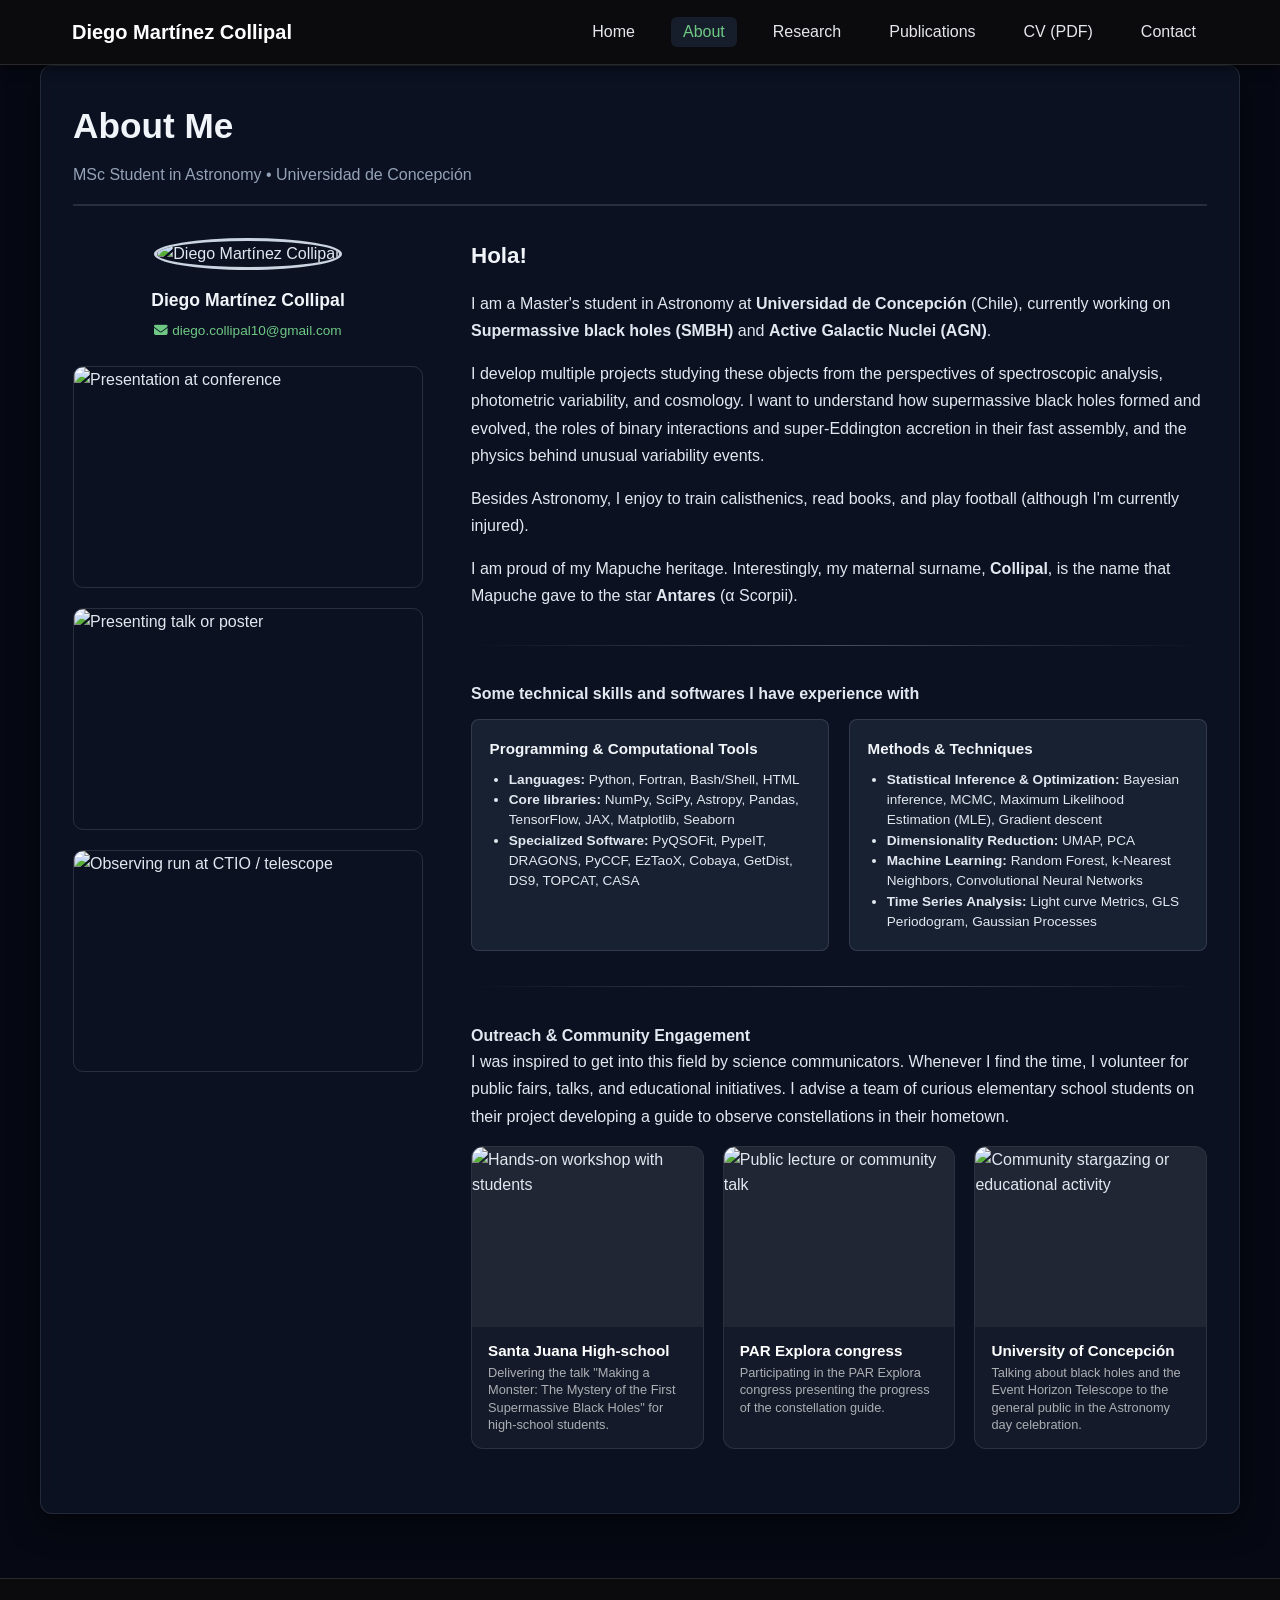
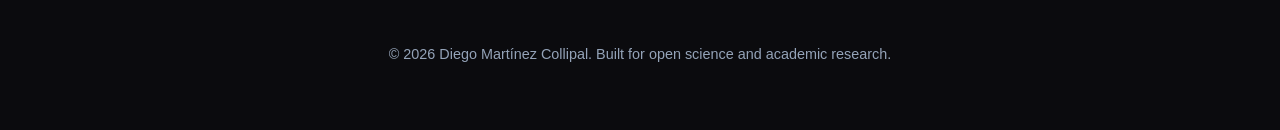
==== about.html @ 274dfdd7 "Add files via upload" ====
<!DOCTYPE html>
<html lang="en">
<head>
    <meta charset="UTF-8">
    <meta name="viewport" content="width=device-width, initial-scale=1.0">
    <meta name="description" content="Academic website of Diego Martínez Collipal - MSc Student in Astronomy & Astrophysics.">
    <title>About Me | Diego Martínez Collipal</title>
    <link rel="stylesheet" href="styles.css">
    <link rel="stylesheet" href="https://cdnjs.cloudflare.com/ajax/libs/font-awesome/6.5.1/css/all.min.css">
</head>
<body class="page-with-bg">
    <!-- Navigation Bar -->
    <nav class="navbar">
        <div class="nav-container">
            <a href="index.html" class="logo">Diego Martínez Collipal</a>
            <ul class="nav-menu">
                <li><a href="index.html">Home</a></li>
                <li><a href="about.html" class="active">About</a></li>
                <li><a href="research.html">Research</a></li>
                <li><a href="publications.html">Publications</a></li>
                <li><a href="CV.pdf" target="_blank" rel="noopener">CV (PDF)</a></li>
                <li><a href="contact.html">Contact</a></li>
            </ul>
        </div>
    </nav>

    <!-- Main Content -->
    <main>
        <section class="content-section">
            <div class="container main-card">
                <header class="section-header">
                    <h2>About Me</h2>
                    <p class="subtitle">MSc Student in Astronomy &bull; Universidad de Concepción</p>
                </header>
                
                <div class="about-grid">
                    <!-- Columna Izquierda: Fotos -->
                    <aside class="photos-sidebar">
                        <div class="profile-card">
                            <img src="foto_pro.jpg" alt="Diego Martínez Collipal" class="profile-photo" style="object-position: center 90%;">
                            <div class="profile-meta">
                                <h3>Diego Martínez Collipal</h3>
                                <p class="contact-email">
                                    <i class="fa-solid fa-envelope"></i> diego.collipal10@gmail.com
                                </p>
                            </div>
                        </div>

                        <div class="side-gallery">
                            <figure class="gallery-item">
                                <img src="noirlab_pres.jpg" alt="Presentation at conference" class="gallery-img" loading="lazy">
                            </figure>
                            <figure class="gallery-item">
                                <img src="sochias.jpg" alt="Presenting talk or poster" class="gallery-img" loading="lazy">
                            </figure>
                            <figure class="gallery-item">
                                <img src="noirlab.jpg" alt="Observing run at CTIO / telescope" class="gallery-img" loading="lazy">
                            </figure>
                        </div>
                    </aside>

                    <!-- Columna Derecha: Texto e Información -->
                    <div class="about-text">
                        <h3>Hola!</h3>
                        <p>
                            I am a Master's student in Astronomy at <strong>Universidad de Concepción</strong> (Chile), currently working on <strong>Supermassive black holes (SMBH)</strong> and <strong>Active Galactic Nuclei (AGN)</strong>.
                        </p>
                        <p>
                            I develop multiple projects studying these objects from the perspectives of spectroscopic analysis, photometric variability, and cosmology.
                            I want to understand how supermassive black holes formed and evolved, the roles of binary interactions and super-Eddington accretion in their fast assembly, and the physics behind unusual variability events.   
                        </p>
                        <p>
                            Besides Astronomy, I enjoy to train calisthenics, read books, and play football (although I'm currently injured).
                        </p>
                        <p>
                            I am proud of my Mapuche heritage. Interestingly, my maternal surname, <strong>Collipal</strong>, is the name that Mapuche gave to the star <strong>Antares</strong> (α Scorpii).
                        </p>

                        <!-- Línea Divisoria -->
                        <hr class="section-divider">

                        <!-- Technical Skills -->
                        <div class="skills-wrapper">
                            <h4>Some technical skills and softwares I have experience with</h4>
                            <div class="skills-grid">
                                
                                <div class="skill-category">
                                    <h5>Programming & Computational Tools</h5>
                                    <ul>
                                        <li><strong>Languages:</strong> Python, Fortran, Bash/Shell, HTML</li>
                                        <li><strong>Core libraries:</strong> NumPy, SciPy, Astropy, Pandas, TensorFlow, JAX, Matplotlib, Seaborn</li>
                                        <li><strong>Specialized Software:</strong> PyQSOFit, PypeIT, DRAGONS, PyCCF, EzTaoX, Cobaya, GetDist, DS9, TOPCAT, CASA</li>
                                    </ul>
                                </div>

                                <div class="skill-category">
                                    <h5>Methods & Techniques</h5>
                                    <ul>
                                        <li><strong>Statistical Inference & Optimization:</strong> Bayesian inference, MCMC, Maximum Likelihood Estimation (MLE), Gradient descent</li>
                                        <li><strong>Dimensionality Reduction:</strong> UMAP, PCA</li>
                                        <li><strong>Machine Learning:</strong> Random Forest, k-Nearest Neighbors, Convolutional Neural Networks</li>
                                        <li><strong>Time Series Analysis:</strong> Light curve Metrics, GLS Periodogram, Gaussian Processes</li>
                                    </ul>
                                </div>

                            </div>
                        </div>

                        <!-- Línea Divisoria -->
                        <hr class="section-divider">

                        <!-- Sección: Outreach & Science Communication -->
                        <div class="visual-highlights">
                            <h4>Outreach & Community Engagement</h4>
                            <p class="section-intro-text">
                                I was inspired to get into this field by science communicators.
                                Whenever I find the time, I volunteer for public fairs, talks, and educational initiatives. I advise a team of curious elementary school students on their project 
                                            developing a guide to observe constellations in their hometown.
                            </p>
                            
                            <div class="trio-cards-grid">
                                <!-- Foto 1 de Outreach -->
                                <figure class="trio-card">
                                    <img src="charla_colegio.jpg" alt="Hands-on workshop with students" class="trio-card-img" loading="lazy">
                                    <figcaption>
                                        <strong>Santa Juana High-school</strong>
                                        <span>Delivering the talk "Making a Monster: The Mystery of the First Supermassive Black Holes" for high-school students.</span>
                                    </figcaption>
                                </figure>

                                <!-- Foto 2 de Outreach -->
                                <figure class="trio-card">
                                    <img src="explora.jpg" alt="Public lecture or community talk" class="trio-card-img" loading="lazy">
                                    <figcaption>
                                        <strong>PAR Explora congress</strong>
                                        <span>Participating in the PAR Explora congress presenting the progress of the constellation guide.</span>
                                    </figcaption>
                                </figure>

                                <!-- Foto 3 de Outreach -->
                                <figure class="trio-card">
                                    <img src="fair.png" alt="Community stargazing or educational activity" class="trio-card-img" loading="lazy">
                                    <figcaption>
                                        <strong>University of Concepción</strong>
                                        <span>Talking about black holes and the Event Horizon Telescope to the general public in the Astronomy day celebration.</span>
                                    </figcaption>
                                </figure>
                            </div>
                        </div>

                    </div>
                </div>
            </div>
        </section>
    </main>

    <!-- Footer -->
    <footer>
        <div class="container footer-content">
            <p>&copy; 2026 Diego Martínez Collipal. Built for open science and academic research.</p>
        </div>
    </footer>
</body>
</html>
---- styles.css ----
/* ===========================
   BASIC RESET & VARIABLES
   =========================== */

* {
    margin: 0;
    padding: 0;
    box-sizing: border-box;
}

:root {
    --primary-color: #6fc985;          /* Verde/azul principal para acentos */
    --secondary-color: #f1f5f9;        /* Blanco grisáceo para títulos y encabezados */
    --text-color: #e2e8f0;             /* Gris muy claro/blanco para el texto de lectura */
    --light-bg: rgba(30, 41, 59, 0.7); /* Contenedores internos oscuros y translúcidos */
    --white: #ffffff;
    --border-color: rgba(255, 255, 255, 0.12); /* Bordes sutiles semitransparentes */

    /* Variables de Hover */
    --hover-color: #6fc985;
    --hover-bg: rgba(255, 255, 255, 0.08);
}

body {
    font-family: 'Arial', sans-serif;
    line-height: 1.6;
    color: var(--text-color);
    background-color: #060913;
}

/* ===========================
   BACKGROUND IMAGE & MAIN CARD
   =========================== */

body.page-with-bg {
    background-image: url('fondo.png');
    background-repeat: no-repeat;
    background-position: center center;
    background-attachment: fixed;
    background-size: cover;
}

.main-card {
    background: rgba(15, 23, 42, 0.62);
    backdrop-filter: blur(12px);
    -webkit-backdrop-filter: blur(12px);
    border: 1px solid rgba(255, 255, 255, 0.1);
    border-radius: 12px;
    padding: 2.5rem;
    margin: 2.5rem auto;
    max-width: 1100px;
    box-shadow: 0 10px 30px rgba(0, 0, 0, 0.5);
}

/* ===========================
   NAVIGATION BAR (INTERNAL PAGES)
   =========================== */

.navbar {
    background-color: rgba(12, 12, 14, 0.92);
    backdrop-filter: blur(8px);
    -webkit-backdrop-filter: blur(8px);
    color: var(--white);
    padding: 1rem 0;
    position: sticky;
    top: 0;
    z-index: 100;
    border-bottom: 1px solid rgba(255, 255, 255, 0.12);
    box-shadow: 0 2px 10px rgba(0, 0, 0, 0.6);
}

.nav-container {
    max-width: 1200px;
    margin: 0 auto;
    padding: 0 2rem;
    display: flex;
    justify-content: space-between;
    align-items: center;
}

.logo {
    color: var(--white);
    font-weight: 700;
    text-decoration: none;
    font-size: 1.25rem;
    transition: color 0.25s ease;
}

.logo:hover {
    color: var(--hover-color);
}

.nav-menu {
    display: flex;
    list-style: none;
    gap: 1.5rem;
}

.nav-menu a {
    color: #e5e7eb;
    text-decoration: none;
    font-weight: 500;
    padding: 0.4rem 0.75rem;
    border-radius: 6px;
    transition: color 0.25s ease, background-color 0.25s ease;
}

.nav-menu a:hover {
    color: var(--hover-color);
    background-color: var(--hover-bg);
}

.nav-menu a.active {
    color: var(--primary-color);
    background-color: rgba(96, 165, 250, 0.12);
}

/* ===========================
   MAIN CONTENT & HEADERS
   =========================== */

main {
    min-height: calc(100vh - 200px);
}

.container {
    max-width: 1200px;
    margin: 0 auto;
    padding: 2rem;
}

.section-header {
    border-bottom: 2px solid var(--border-color);
    padding-bottom: 1rem;
    margin-bottom: 2rem;
}

.section-header h2,
.content-section h2 {
    font-size: 2.2rem;
    color: var(--secondary-color);
    margin-bottom: 0.5rem;
}

.subtitle,
.gallery-item figcaption,
.side-gallery h4 {
    color: #94a3b8;
}

/* ===========================
   ABOUT PAGE LAYOUT (2 COLUMNS)
   =========================== */

.about-grid {
    display: grid;
    grid-template-columns: 350px 1fr;
    gap: 3rem;
    align-items: start;
}

.photos-sidebar {
    display: flex;
    flex-direction: column;
    gap: 1.5rem;
}

.profile-card {
    text-align: center;
    background: transparent;
    border: none;
    padding: 0;
    box-shadow: none;
}

.profile-photo {
    width: 100%;
    max-width: 300px;
    aspect-ratio: 1 / 1;
    object-fit: cover;
    border-radius: 50%;
    border: 3px solid #cbd5e1;
    margin-bottom: 0.75rem;
}

.profile-meta h3 {
    font-size: 1.1rem;
    color: var(--secondary-color);
    margin: 0.25rem 0;
}

.profile-meta .affiliation {
    font-size: 0.85rem;
    color: #cbd5e1;
    margin: 0.2rem 0;
}

.profile-meta .contact-email {
    font-size: 0.85rem;
    color: var(--primary-color);
    margin-top: 0.4rem;
}

.side-gallery h4 {
    font-size: 0.9rem;
    text-transform: uppercase;
    letter-spacing: 0.05em;
    color: #94a3b8;
    margin-bottom: 0.75rem;
    border-bottom: 1px solid var(--border-color);
    padding-bottom: 0.35rem;
}

.gallery-item {
    margin-bottom: 1.25rem;
    background: transparent;
    border: 1px solid var(--border-color);
    border-radius: 10px;
    overflow: hidden;
}

.gallery-img {
    width: 100%;
    height: 220px;
    object-fit: cover;
    display: block;
    transition: transform 0.3s ease;
}

.gallery-item:hover .gallery-img {
    transform: scale(1.03);
}

.gallery-item figcaption {
    display: none;
}

.about-text h3 {
    color: var(--secondary-color);
    font-size: 1.4rem;
    margin-top: 0;
    margin-bottom: 1rem;
}

.about-text p {
    margin-bottom: 1rem;
    font-size: 1rem;
    line-height: 1.7;
    color: var(--text-color);
}

/* Badges de Líneas de Investigación */
.tag-list {
    display: flex;
    flex-wrap: wrap;
    gap: 0.5rem;
    padding: 0;
    list-style: none;
    margin: 0.75rem 0 1.75rem 0;
}

.tag-list li {
    background: var(--light-bg);
    color: var(--secondary-color);
    padding: 0.35rem 0.75rem;
    border-radius: 9999px;
    font-size: 0.85rem;
    border: 1px solid var(--border-color);
}

/* Grid de Habilidades Técnicas */
.skills-grid {
    display: grid;
    grid-template-columns: repeat(auto-fit, minmax(240px, 1fr));
    gap: 1.25rem;
    margin: 0.75rem 0 1.75rem 0;
}

.skill-category {
    background: var(--light-bg);
    border: 1px solid var(--border-color);
    border-radius: 8px;
    padding: 1.1rem;
}

.skill-category h5 {
    margin: 0 0 0.5rem 0;
    font-size: 0.95rem;
    color: var(--secondary-color);
}

.skill-category ul {
    margin: 0;
    padding-left: 1.2rem;
    font-size: 0.85rem;
    line-height: 1.5;
    color: var(--text-color);
}

/* Enlaces Académicos (Botones) */
.links-row {
    display: flex;
    flex-wrap: wrap;
    gap: 0.6rem;
    margin-top: 0.75rem;
}

.academic-btn {
    display: inline-flex;
    align-items: center;
    gap: 0.45rem;
    padding: 0.5rem 0.95rem;
    background-color: rgba(30, 41, 59, 0.85);
    color: var(--secondary-color);
    text-decoration: none;
    border-radius: 6px;
    font-size: 0.85rem;
    border: 1px solid var(--border-color);
    transition: background-color 0.25s ease, color 0.25s ease, border-color 0.25s ease, transform 0.2s ease;
}

.academic-btn:hover {
    background-color: var(--primary-color);
    color: #0f172a;
    border-color: var(--hover-color);
    transform: translateY(-2px);
}

/* ===========================
   BUTTONS & GENERAL COMPONENTS
   =========================== */

.btn {
    display: inline-block;
    background-color: var(--white);
    color: var(--primary-color);
    padding: 0.8rem 2rem;
    text-decoration: none;
    border-radius: 5px;
    font-weight: bold;
    transition: all 0.3s;
    border: 2px solid var(--white);
}

.btn:hover {
    background-color: transparent;
    color: var(--white);
}

.btn-small {
    display: inline-block;
    background-color: var(--primary-color);
    color: var(--white);
    padding: 0.5rem 1.5rem;
    text-decoration: none;
    border-radius: 5px;
    transition: background-color 0.3s;
    font-size: 0.9rem;
}

.btn-small:hover {
    background-color: var(--hover-color);
    color: #0f172a;
}

.features {
    background-color: var(--light-bg);
    padding: 4rem 2rem;
}

.features .container {
    display: grid;
    grid-template-columns: repeat(auto-fit, minmax(250px, 1fr));
    gap: 2rem;
}

.feature-box {
    background-color: rgba(15, 23, 42, 0.7);
    border: 1px solid var(--border-color);
    padding: 2rem;
    border-radius: 10px;
    text-align: center;
    box-shadow: 0 4px 15px rgba(0, 0, 0, 0.3);
    transition: transform 0.3s;
}

.feature-box:hover {
    transform: translateY(-5px);
}

.feature-box h3 {
    font-size: 1.5rem;
    margin-bottom: 1rem;
    color: var(--secondary-color);
}

/* ===========================
   PORTFOLIO & CONTACT PAGES
   =========================== */

.portfolio-grid {
    display: grid;
    grid-template-columns: repeat(auto-fit, minmax(280px, 1fr));
    gap: 2rem;
    margin-top: 2rem;
}

.portfolio-item {
    background-color: rgba(15, 23, 42, 0.7);
    border: 1px solid var(--border-color);
    border-radius: 10px;
    overflow: hidden;
    box-shadow: 0 4px 15px rgba(0, 0, 0, 0.3);
    transition: transform 0.3s, box-shadow 0.3s;
}

.portfolio-item:hover {
    transform: translateY(-5px);
    box-shadow: 0 8px 25px rgba(0, 0, 0, 0.4);
}

.portfolio-image {
    width: 100%;
    height: 200px;
    background-color: var(--light-bg);
    display: flex;
    align-items: center;
    justify-content: center;
}

.placeholder-image {
    font-size: 1.2rem;
    color: #999;
    font-weight: bold;
}

.portfolio-item h3 {
    padding: 1rem 1rem 0.5rem 1rem;
    color: var(--secondary-color);
}

.portfolio-item p {
    padding: 0 1rem 1rem 1rem;
    color: var(--text-color);
}

.portfolio-item .btn-small {
    margin: 0 1rem 1rem 1rem;
}

.contact-container {
    display: grid;
    grid-template-columns: repeat(auto-fit, minmax(300px, 1fr));
    gap: 3rem;
    margin-top: 2rem;
}

.contact-info {
    background-color: var(--light-bg);
    border: 1px solid var(--border-color);
    padding: 2rem;
    border-radius: 10px;
}

.contact-info h3 {
    color: var(--secondary-color);
    margin-bottom: 1.5rem;
}

.info-item {
    margin-bottom: 1.5rem;
}

.info-item strong {
    display: block;
    color: var(--secondary-color);
    margin-bottom: 0.3rem;
}

.info-item a {
    color: var(--primary-color);
    text-decoration: none;
    transition: color 0.2s ease;
}

.info-item a:hover {
    color: var(--hover-color);
    text-decoration: underline;
}

.contact-form {
    background-color: rgba(15, 23, 42, 0.7);
    border: 1px solid var(--border-color);
    padding: 2rem;
    border-radius: 10px;
    box-shadow: 0 4px 15px rgba(0, 0, 0, 0.3);
}

.contact-form h3 {
    color: var(--secondary-color);
    margin-bottom: 1rem;
}

.form-note {
    font-size: 0.9rem;
    color: #94a3b8;
    margin-bottom: 1.5rem;
}

.form-group {
    margin-bottom: 1.5rem;
}

.form-group label {
    display: block;
    margin-bottom: 0.5rem;
    color: var(--secondary-color);
    font-weight: 500;
}

.form-group input,
.form-group textarea {
    width: 100%;
    padding: 0.8rem;
    background: rgba(15, 23, 42, 0.6);
    border: 1px solid var(--border-color);
    color: var(--text-color);
    border-radius: 5px;
    font-size: 1rem;
    font-family: inherit;
}

.form-group input:focus,
.form-group textarea:focus {
    outline: none;
    border-color: var(--primary-color);
}

/* ===========================
   FOOTER (INTERNAL PAGES)
   =========================== */

footer {
    background-color: rgba(12, 12, 14, 0.95);
    border-top: 1px solid var(--border-color);
    color: var(--white);
    text-align: center;
    padding: 2rem;
    margin-top: 4rem;
}

.footer-content p {
    color: #94a3b8;
    font-size: 0.9rem;
}

/* ===========================
   HOME PAGE (OPEN HERO LAYOUT)
   =========================== */

body.page-with-bg.home-body {
    min-height: 100vh;
    display: flex;
    flex-direction: column;
    justify-content: space-between;
    position: relative;
    /* Viñeta sutil abajo y arriba para legibilidad sin tapar el centro del fondo */
    background-image:
        linear-gradient(to top, rgba(6, 9, 19, 0.88) 0%, rgba(6, 9, 19, 0.22) 48%, rgba(6, 9, 19, 0.42) 100%),
        url('fondo.png');
    background-size: cover;
    background-position: center center;
    background-attachment: fixed;
}

/* Barra superior minimalista */
.home-topbar {
    display: flex;
    justify-content: space-between;
    align-items: center;
    padding: 1.5rem 4rem;
    z-index: 10;
}

.home-topbar .home-socials {
    display: flex;
    align-items: center;
    gap: 1.35rem;
    margin: 0;
    padding: 0;
    border: none;
}

.home-topbar .home-socials a {
    color: rgba(255, 255, 255, 0.85);
    font-size: 1.3rem;
    transition: transform 0.2s ease, color 0.2s ease;
    text-shadow: 0 2px 8px rgba(0, 0, 0, 0.85);
}

.home-topbar .home-socials a:hover {
    color: var(--hover-color);
    transform: translateY(-2px);
}

/* Bloque principal flotante abajo a la izquierda */
.home-hero-open {
    flex: 1;
    min-height: auto;
    display: flex;
    align-items: flex-end;
    padding: 2rem 4rem 2.5rem 4rem;
}

.home-identity {
    max-width: 820px;
    text-align: left;
}

/* Credenciales académicas destacadas */
.home-credentials {
    font-size: 1.05rem;
    font-weight: 700;
    letter-spacing: 0.08em;
    text-transform: uppercase;
    color: var(--primary-color);
    margin-bottom: 0.25rem;
    text-shadow: 0 2px 10px rgba(0, 0, 0, 0.9);
}

.home-credentials .sep {
    margin: 0 0.5rem;
    opacity: 0.6;
}

.home-institution {
    font-size: 0.98rem;
    color: rgba(255, 255, 255, 0.82);
    margin-bottom: 0.75rem;
    text-shadow: 0 2px 10px rgba(0, 0, 0, 0.9);
}

/* Nombre grande interactivo (sin text-shadow para no ensuciar el transparente) */
.interactive-hero-name {
    font-size: clamp(2.2rem, 4.6vw, 3.9rem);
    font-weight: 700;
    line-height: 1.12;
    margin: 0 0 0.85rem 0;
    cursor: default;
    user-select: none;
    display: inline-block;
    letter-spacing: 0.04em;

    background: linear-gradient(135deg, rgba(255, 255, 255, 0.98) 0%, rgba(226, 232, 240, 0.85) 60%, rgba(111, 201, 133, 0.85) 100%);
    -webkit-background-clip: text;
    background-clip: text;
    -webkit-text-fill-color: transparent;

    filter: drop-shadow(0 4px 16px rgba(0, 0, 0, 0.85));
    transition: transform 0.4s cubic-bezier(0.2, 0.8, 0.2, 1), filter 0.4s ease;
}

.interactive-hero-name:hover {
    transform: translateY(-4px) scale(1.015);
    filter: drop-shadow(0 10px 24px rgba(111, 201, 133, 0.45));
}

.home-tagline {
    font-size: 1.1rem;
    color: rgba(255, 255, 255, 0.92);
    max-width: 720px;
    margin: 0 0 1.85rem 0;
    line-height: 1.6;
    font-weight: 400;
    text-shadow: 0 2px 12px rgba(0, 0, 0, 0.95);
}

/* Botones de acción en Home */
.home-cta-group {
    display: flex;
    flex-wrap: wrap;
    gap: 0.85rem;
    justify-content: flex-start;
}

.home-btn {
    display: inline-flex;
    align-items: center;
    gap: 0.5rem;
    padding: 0.72rem 1.5rem;
    border-radius: 8px;
    font-size: 0.95rem;
    font-weight: 600;
    text-decoration: none;
    backdrop-filter: blur(10px);
    -webkit-backdrop-filter: blur(10px);
    transition: all 0.25s ease;
}

.btn-sm {
    padding: 0.48rem 1.05rem;
    font-size: 0.88rem;
}

.home-btn-primary {
    background: rgba(111, 201, 133, 0.22);
    border: 1px solid rgba(111, 201, 133, 0.55);
    color: var(--white);
}

.home-btn-primary:hover {
    background: var(--primary-color);
    color: #0f172a;
    transform: translateY(-2px);
    box-shadow: 0 8px 20px rgba(111, 201, 133, 0.35);
}

.home-btn-secondary,
.home-btn-outline {
    background: rgba(15, 23, 42, 0.65);
    border: 1px solid rgba(255, 255, 255, 0.18);
    color: var(--secondary-color);
}

.home-btn-secondary:hover,
.home-btn-outline:hover {
    background: rgba(255, 255, 255, 0.14);
    color: var(--white);
    border-color: rgba(255, 255, 255, 0.38);
    transform: translateY(-2px);
}

.nav-svg-icon {
    width: 1.15em;
    height: 1.15em;
    display: inline-block;
    vertical-align: -0.15em;
    transition: transform 0.25s ease;
}

.home-btn:hover .nav-svg-icon {
    transform: scale(1.12) rotate(-8deg);
}

/* Footer transparente en Home */
.home-footer {
    background: transparent;
    border: none;
    padding: 1rem 4rem 1.5rem 4rem;
    text-align: left;
    margin-top: 0;
}

.home-footer p {
    color: rgba(226, 232, 240, 0.65);
    font-size: 0.82rem;
    text-shadow: 0 1px 6px rgba(0, 0, 0, 0.9);
}

/* ===========================
   PUBLICATIONS & RESEARCH PAGES
   =========================== */

.pub-list {
    list-style: none;
    padding: 0;
    margin: 0;
    display: flex;
    flex-direction: column;
    gap: 1.5rem;
}

.pub-card {
    margin-bottom: 0;
}

.research-project {
    margin-bottom: 2.5rem;
}

.project-grid {
    display: grid;
    grid-template-columns: 1.15fr 0.85fr;
    gap: 2.5rem;
    align-items: center;
}

.project-grid.reverse-layout {
    grid-template-columns: 0.85fr 1.15fr;
}

.project-grid.reverse-layout .project-text {
    order: 2;
}

.project-grid.reverse-layout .project-media {
    order: 1;
}

.project-badge {
    display: inline-block;
    font-size: 0.78rem;
    font-weight: 700;
    text-transform: uppercase;
    letter-spacing: 0.08em;
    color: var(--primary-color);
    background: rgba(96, 165, 250, 0.12);
    border: 1px solid rgba(96, 165, 250, 0.3);
    padding: 0.2rem 0.65rem;
    border-radius: 9999px;
    margin-bottom: 0.75rem;
}

.project-text h3 {
    font-size: 1.45rem;
    color: var(--secondary-color);
    margin-bottom: 0.9rem;
    line-height: 1.3;
}

.project-text p {
    font-size: 0.95rem;
    line-height: 1.65;
    color: var(--text-color);
    margin-bottom: 0.85rem;
}

.project-tags {
    display: flex;
    flex-wrap: wrap;
    gap: 0.45rem;
    margin: 1rem 0 1.25rem 0;
}

.project-tags span {
    font-size: 0.8rem;
    background: rgba(15, 23, 42, 0.7);
    color: #cbd5e1;
    border: 1px solid var(--border-color);
    padding: 0.25rem 0.6rem;
    border-radius: 6px;
}

.project-actions {
    display: flex;
    gap: 0.75rem;
    align-items: center;
}

.badge-status {
    font-size: 0.85rem;
    color: #94a3b8;
    background: rgba(255, 255, 255, 0.05);
    border: 1px solid var(--border-color);
    padding: 0.4rem 0.85rem;
    border-radius: 6px;
}

.project-media {
    display: flex;
    justify-content: center;
    align-items: center;
    width: 100%;
}

.research-fig {
    display: table;
    margin: 0 auto;
    padding: 0.6rem;
    background: rgba(255, 255, 255, 0.03);
    border: 1px solid rgba(255, 255, 255, 0.1);
    border-radius: 10px;
    box-shadow: 0 4px 20px rgba(0, 0, 0, 0.25);
    transition: border-color 0.25s ease, transform 0.25s ease;
}

.research-fig:hover {
    border-color: rgba(255, 255, 255, 0.25);
    transform: translateY(-2px);
}

.research-img {
    display: block;
    width: 100%;
    max-width: 520px;
    height: auto;
    max-height: 420px;
    object-fit: contain;
    border-radius: 6px;
    margin: 0 auto;
}

.research-fig figcaption {
    display: table-caption;
    caption-side: bottom;
    padding-top: 0.6rem;
    font-size: 0.8rem;
    line-height: 1.35;
    color: rgba(255, 255, 255, 0.7);
    text-align: center;
}

.project-divider {
    border: none;
    height: 1px;
    background: linear-gradient(90deg, transparent, var(--border-color), transparent);
    margin: 3rem 0;
}

/* Propuestas Observacionales */
.proposals-grid {
    display: grid;
    grid-template-columns: repeat(auto-fit, minmax(280px, 1fr));
    gap: 1.25rem;
    margin-top: 1.5rem;
}

.proposal-card {
    background: var(--light-bg);
    border: 1px solid var(--border-color);
    border-radius: 10px;
    padding: 1.25rem;
    transition: transform 0.25s ease, border-color 0.25s ease;
}

.proposal-card:hover {
    transform: translateY(-3px);
    border-color: rgba(96, 165, 250, 0.3);
}

.proposal-header {
    display: flex;
    justify-content: space-between;
    align-items: center;
    margin-bottom: 0.75rem;
}

.role-badge {
    font-size: 0.75rem;
    font-weight: 700;
    padding: 0.2rem 0.5rem;
    border-radius: 4px;
}

.role-badge.pi {
    background: #2563eb;
    color: #ffffff;
}

.role-badge.coi {
    background: rgba(255, 255, 255, 0.1);
    color: #cbd5e1;
}

.facility-badge {
    font-size: 0.8rem;
    color: #94a3b8;
    font-weight: 500;
}

.facility-badge.accepted {
    color: #4ade80;
    font-weight: 600;
}

.proposal-card h4 {
    font-size: 1rem;
    color: var(--secondary-color);
    margin-bottom: 0.5rem;
    line-height: 1.35;
}

.proposal-meta {
    font-size: 0.8rem;
    color: #94a3b8;
    margin-bottom: 0.5rem;
}

.proposal-desc {
    font-size: 0.85rem;
    line-height: 1.45;
    color: var(--text-color);
}

.section-divider {
    border: none;
    height: 1px;
    background: linear-gradient(
        90deg,
        rgba(255, 255, 255, 0) 0%,
        rgba(255, 255, 255, 0.25) 50%,
        rgba(255, 255, 255, 0) 100%
    );
    margin: 2.2rem 0;
    width: 100%;
}

/* Outreach / Trio Cards */
.trio-cards-grid {
    display: grid;
    grid-template-columns: repeat(3, 1fr);
    gap: 1.2rem;
    margin-top: 1rem;
    margin-bottom: 2rem;
}

.trio-card {
    background: rgba(255, 255, 255, 0.04);
    border: 1px solid rgba(255, 255, 255, 0.1);
    border-radius: 12px;
    overflow: hidden;
    margin: 0;
    display: flex;
    flex-direction: column;
    transition: transform 0.25s ease, border-color 0.25s ease;
}

.trio-card:hover {
    transform: translateY(-4px);
    border-color: rgba(255, 255, 255, 0.3);
}

.trio-card-img {
    width: 100%;
    height: 180px;
    object-fit: cover;
    display: block;
    background-color: rgba(255, 255, 255, 0.05);
}

.trio-card figcaption {
    padding: 0.9rem 1rem;
    display: flex;
    flex-direction: column;
    gap: 0.25rem;
    flex-grow: 1;
}

.trio-tag {
    font-size: 0.72rem;
    text-transform: uppercase;
    letter-spacing: 0.06em;
    color: #64b5f6;
    display: flex;
    align-items: center;
    gap: 0.4rem;
    margin-bottom: 0.2rem;
}

.trio-card figcaption strong {
    font-size: 0.95rem;
    color: #ffffff;
    line-height: 1.25;
}

.trio-card figcaption span {
    font-size: 0.8rem;
    color: rgba(255, 255, 255, 0.65);
    line-height: 1.35;
}

/* ===========================
   RESPONSIVE DESIGN
   =========================== */

@media (max-width: 900px) {
    .project-grid,
    .project-grid.reverse-layout {
        grid-template-columns: 1fr;
        gap: 1.75rem;
    }

    .project-grid.reverse-layout .project-text,
    .project-grid.reverse-layout .project-media {
        order: unset;
    }

    .research-img {
        max-height: 300px;
    }
}

@media (max-width: 860px) {
    .nav-container {
        flex-direction: column;
        gap: 1rem;
    }

    .nav-menu {
        gap: 1rem;
        flex-wrap: wrap;
        justify-content: center;
    }

    .about-grid {
        grid-template-columns: 1fr;
        gap: 2rem;
    }

    .photos-sidebar {
        max-width: 320px;
        margin: 0 auto;
    }

    .main-card {
        padding: 1.5rem;
        margin: 1rem;
    }
}

@media (max-width: 768px) {
    .trio-cards-grid {
        grid-template-columns: 1fr;
    }

    .home-topbar {
        padding: 1.25rem 1.5rem;
    }

    .home-hero-open {
        padding: 1.5rem;
        align-items: flex-end;
    }

    .home-footer {
        padding: 1rem 1.5rem 1.5rem 1.5rem;
    }
}
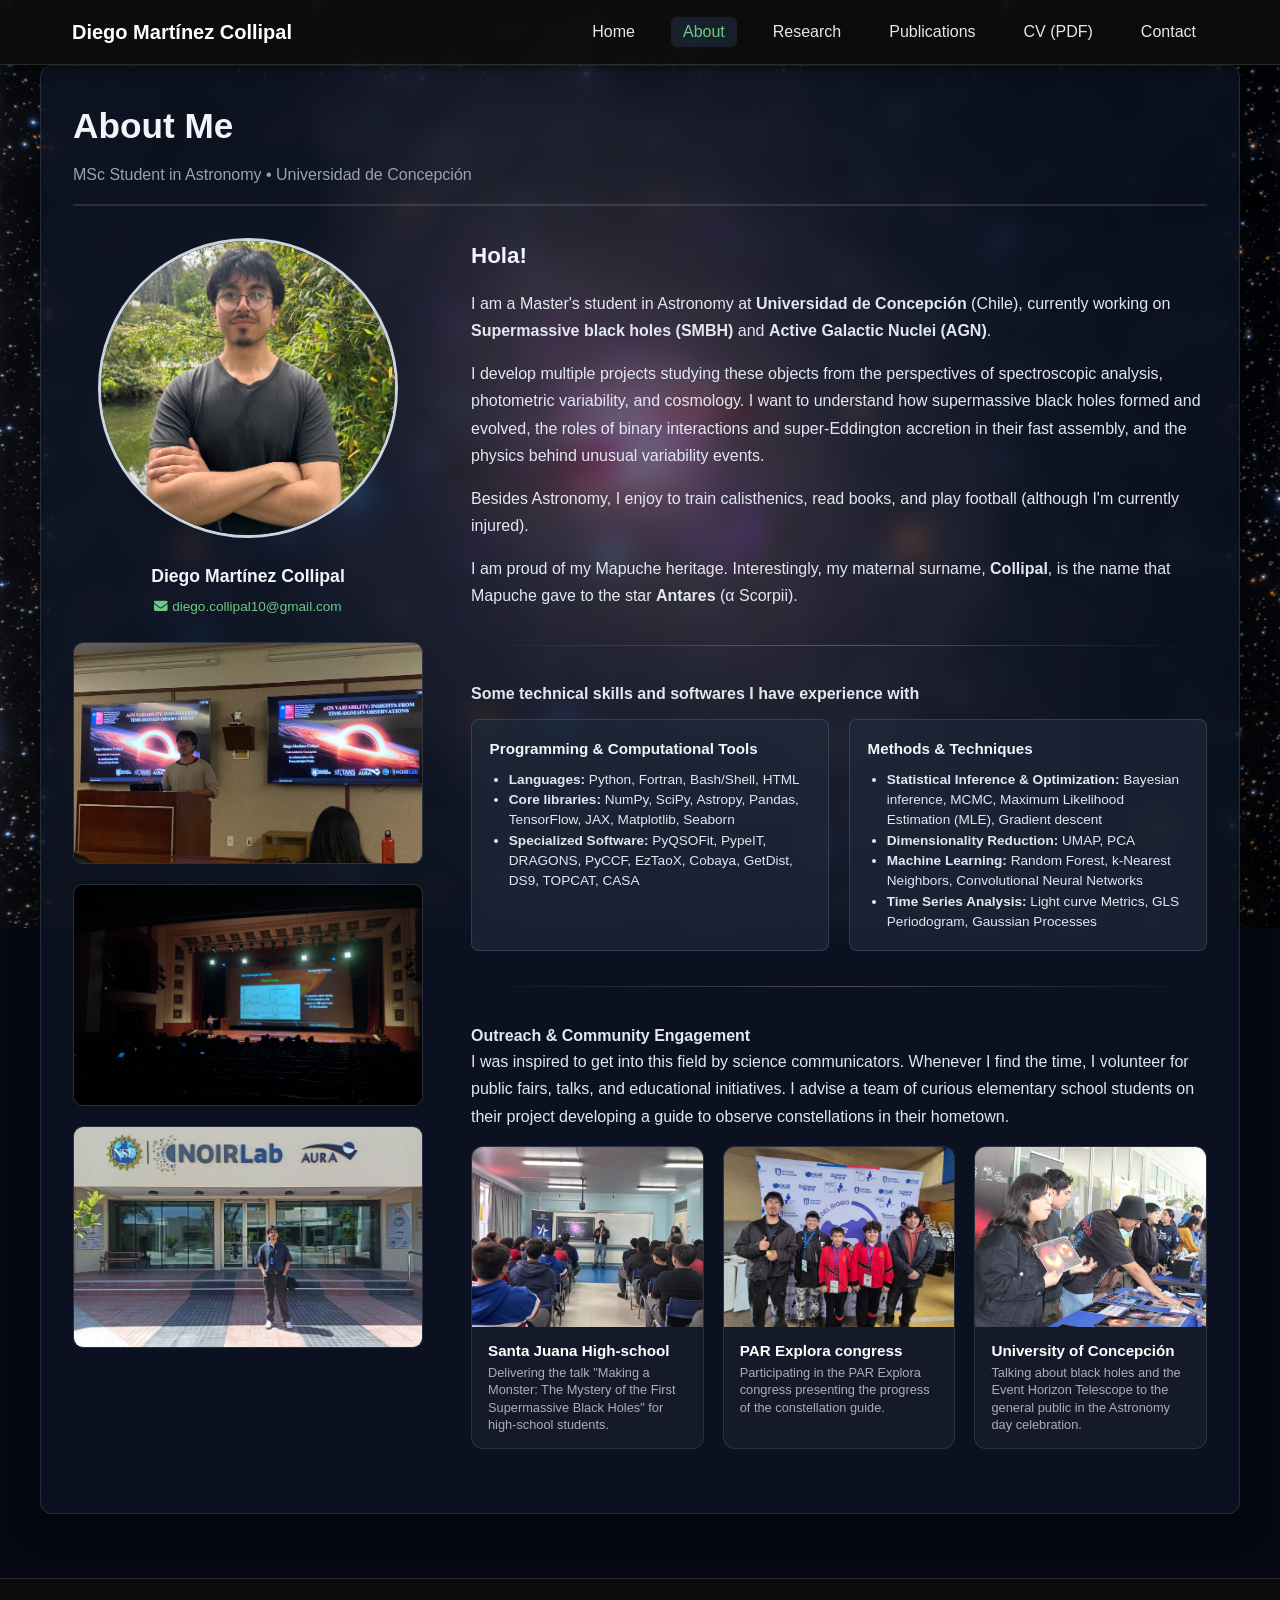
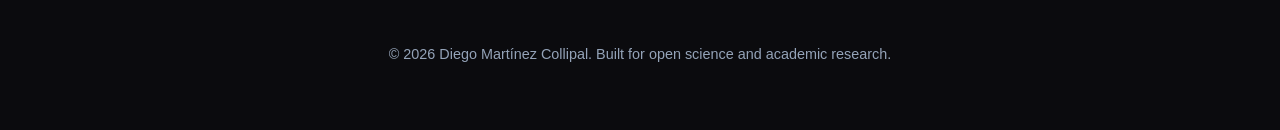
==== commit 152f4a6e: "Add files via upload" ====
--- a/about.html
+++ b/about.html
@@ -9,7 +9,7 @@
     <link rel="stylesheet" href="https://cdnjs.cloudflare.com/ajax/libs/font-awesome/6.5.1/css/all.min.css">
 </head>
 <body class="page-with-bg">
-    <!-- Navigation Bar -->
+
     <nav class="navbar">
         <div class="nav-container">
             <a href="index.html" class="logo">Diego Martínez Collipal</a>
@@ -18,13 +18,13 @@
                 <li><a href="about.html" class="active">About</a></li>
                 <li><a href="research.html">Research</a></li>
                 <li><a href="publications.html">Publications</a></li>
-                <li><a href="CV.pdf" target="_blank" rel="noopener">CV (PDF)</a></li>
+                <li><a href="im/CV.pdf" target="_blank" rel="noopener">CV (PDF)</a></li>
                 <li><a href="contact.html">Contact</a></li>
             </ul>
         </div>
     </nav>
 
-    <!-- Main Content -->
+
     <main>
         <section class="content-section">
             <div class="container main-card">
@@ -34,10 +34,10 @@
                 </header>
                 
                 <div class="about-grid">
-                    <!-- Columna Izquierda: Fotos -->
+                
                     <aside class="photos-sidebar">
                         <div class="profile-card">
-                            <img src="foto_pro.jpg" alt="Diego Martínez Collipal" class="profile-photo" style="object-position: center 90%;">
+                            <img src="im/foto_pro.jpg" alt="Diego Martínez Collipal" class="profile-photo" style="object-position: center 90%;">
                             <div class="profile-meta">
                                 <h3>Diego Martínez Collipal</h3>
                                 <p class="contact-email">
@@ -48,18 +48,18 @@
 
                         <div class="side-gallery">
                             <figure class="gallery-item">
-                                <img src="noirlab_pres.jpg" alt="Presentation at conference" class="gallery-img" loading="lazy">
+                                <img src="im/noirlab_pres.jpg" alt="Presentation at conference" class="gallery-img" loading="lazy">
                             </figure>
                             <figure class="gallery-item">
-                                <img src="sochias.jpg" alt="Presenting talk or poster" class="gallery-img" loading="lazy">
+                                <img src="im/sochias.jpg" alt="Presenting talk or poster" class="gallery-img" loading="lazy">
                             </figure>
                             <figure class="gallery-item">
-                                <img src="noirlab.jpg" alt="Observing run at CTIO / telescope" class="gallery-img" loading="lazy">
+                                <img src="im/noirlab.jpg" alt="Observing run at CTIO / telescope" class="gallery-img" loading="lazy">
                             </figure>
                         </div>
                     </aside>
 
-                    <!-- Columna Derecha: Texto e Información -->
+                  
                     <div class="about-text">
                         <h3>Hola!</h3>
                         <p>
@@ -76,10 +76,10 @@
                             I am proud of my Mapuche heritage. Interestingly, my maternal surname, <strong>Collipal</strong>, is the name that Mapuche gave to the star <strong>Antares</strong> (α Scorpii).
                         </p>
 
-                        <!-- Línea Divisoria -->
+                   
                         <hr class="section-divider">
 
-                        <!-- Technical Skills -->
+                    
                         <div class="skills-wrapper">
                             <h4>Some technical skills and softwares I have experience with</h4>
                             <div class="skills-grid">
@@ -106,10 +106,10 @@
                             </div>
                         </div>
 
-                        <!-- Línea Divisoria -->
+                   
                         <hr class="section-divider">
 
-                        <!-- Sección: Outreach & Science Communication -->
+                    
                         <div class="visual-highlights">
                             <h4>Outreach & Community Engagement</h4>
                             <p class="section-intro-text">
@@ -119,27 +119,27 @@
                             </p>
                             
                             <div class="trio-cards-grid">
-                                <!-- Foto 1 de Outreach -->
+                      
                                 <figure class="trio-card">
-                                    <img src="charla_colegio.jpg" alt="Hands-on workshop with students" class="trio-card-img" loading="lazy">
+                                    <img src="im/charla_colegio.jpg" alt="Hands-on workshop with students" class="trio-card-img" loading="lazy">
                                     <figcaption>
                                         <strong>Santa Juana High-school</strong>
                                         <span>Delivering the talk "Making a Monster: The Mystery of the First Supermassive Black Holes" for high-school students.</span>
                                     </figcaption>
                                 </figure>
 
-                                <!-- Foto 2 de Outreach -->
+                          
                                 <figure class="trio-card">
-                                    <img src="explora.jpg" alt="Public lecture or community talk" class="trio-card-img" loading="lazy">
+                                    <img src="im/explora.jpg" alt="Public lecture or community talk" class="trio-card-img" loading="lazy">
                                     <figcaption>
                                         <strong>PAR Explora congress</strong>
                                         <span>Participating in the PAR Explora congress presenting the progress of the constellation guide.</span>
                                     </figcaption>
                                 </figure>
 
-                                <!-- Foto 3 de Outreach -->
+                        
                                 <figure class="trio-card">
-                                    <img src="fair.png" alt="Community stargazing or educational activity" class="trio-card-img" loading="lazy">
+                                    <img src="im/fair.png" alt="Community stargazing or educational activity" class="trio-card-img" loading="lazy">
                                     <figcaption>
                                         <strong>University of Concepción</strong>
                                         <span>Talking about black holes and the Event Horizon Telescope to the general public in the Astronomy day celebration.</span>
@@ -154,7 +154,7 @@
         </section>
     </main>
 
-    <!-- Footer -->
+  
     <footer>
         <div class="container footer-content">
             <p>&copy; 2026 Diego Martínez Collipal. Built for open science and academic research.</p>
--- a/styles.css
+++ b/styles.css
@@ -1,6 +1,3 @@
-/* ===========================
-   BASIC RESET & VARIABLES
-   =========================== */
 
 * {
     margin: 0;
@@ -9,14 +6,14 @@
 }
 
 :root {
-    --primary-color: #6fc985;          /* Verde/azul principal para acentos */
-    --secondary-color: #f1f5f9;        /* Blanco grisáceo para títulos y encabezados */
-    --text-color: #e2e8f0;             /* Gris muy claro/blanco para el texto de lectura */
-    --light-bg: rgba(30, 41, 59, 0.7); /* Contenedores internos oscuros y translúcidos */
+    --primary-color: #6fc985;          
+    --secondary-color: #f1f5f9;       
+    --text-color: #e2e8f0;             
+    --light-bg: rgba(30, 41, 59, 0.7); 
     --white: #ffffff;
-    --border-color: rgba(255, 255, 255, 0.12); /* Bordes sutiles semitransparentes */
-
-    /* Variables de Hover */
+    --border-color: rgba(255, 255, 255, 0.12); 
+
+   
     --hover-color: #6fc985;
     --hover-bg: rgba(255, 255, 255, 0.08);
 }
@@ -28,12 +25,10 @@
     background-color: #060913;
 }
 
-/* ===========================
-   BACKGROUND IMAGE & MAIN CARD
-   =========================== */
+
 
 body.page-with-bg {
-    background-image: url('fondo.png');
+    background-image: url('im/fondo.png');
     background-repeat: no-repeat;
     background-position: center center;
     background-attachment: fixed;
@@ -52,9 +47,7 @@
     box-shadow: 0 10px 30px rgba(0, 0, 0, 0.5);
 }
 
-/* ===========================
-   NAVIGATION BAR (INTERNAL PAGES)
-   =========================== */
+
 
 .navbar {
     background-color: rgba(12, 12, 14, 0.92);
@@ -115,9 +108,7 @@
     background-color: rgba(96, 165, 250, 0.12);
 }
 
-/* ===========================
-   MAIN CONTENT & HEADERS
-   =========================== */
+
 
 main {
     min-height: calc(100vh - 200px);
@@ -148,9 +139,7 @@
     color: #94a3b8;
 }
 
-/* ===========================
-   ABOUT PAGE LAYOUT (2 COLUMNS)
-   =========================== */
+
 
 .about-grid {
     display: grid;
@@ -249,7 +238,7 @@
     color: var(--text-color);
 }
 
-/* Badges de Líneas de Investigación */
+
 .tag-list {
     display: flex;
     flex-wrap: wrap;
@@ -268,7 +257,7 @@
     border: 1px solid var(--border-color);
 }
 
-/* Grid de Habilidades Técnicas */
+
 .skills-grid {
     display: grid;
     grid-template-columns: repeat(auto-fit, minmax(240px, 1fr));
@@ -297,7 +286,6 @@
     color: var(--text-color);
 }
 
-/* Enlaces Académicos (Botones) */
 .links-row {
     display: flex;
     flex-wrap: wrap;
@@ -326,9 +314,7 @@
     transform: translateY(-2px);
 }
 
-/* ===========================
-   BUTTONS & GENERAL COMPONENTS
-   =========================== */
+
 
 .btn {
     display: inline-block;
@@ -394,9 +380,7 @@
     color: var(--secondary-color);
 }
 
-/* ===========================
-   PORTFOLIO & CONTACT PAGES
-   =========================== */
+
 
 .portfolio-grid {
     display: grid;
@@ -536,9 +520,6 @@
     border-color: var(--primary-color);
 }
 
-/* ===========================
-   FOOTER (INTERNAL PAGES)
-   =========================== */
 
 footer {
     background-color: rgba(12, 12, 14, 0.95);
@@ -554,9 +535,6 @@
     font-size: 0.9rem;
 }
 
-/* ===========================
-   HOME PAGE (OPEN HERO LAYOUT)
-   =========================== */
 
 body.page-with-bg.home-body {
     min-height: 100vh;
@@ -564,16 +542,16 @@
     flex-direction: column;
     justify-content: space-between;
     position: relative;
-    /* Viñeta sutil abajo y arriba para legibilidad sin tapar el centro del fondo */
+
     background-image:
         linear-gradient(to top, rgba(6, 9, 19, 0.88) 0%, rgba(6, 9, 19, 0.22) 48%, rgba(6, 9, 19, 0.42) 100%),
-        url('fondo.png');
+        url('im/fondo.png');
     background-size: cover;
     background-position: center center;
     background-attachment: fixed;
 }
 
-/* Barra superior minimalista */
+
 .home-topbar {
     display: flex;
     justify-content: space-between;
@@ -603,7 +581,6 @@
     transform: translateY(-2px);
 }
 
-/* Bloque principal flotante abajo a la izquierda */
 .home-hero-open {
     flex: 1;
     min-height: auto;
@@ -617,7 +594,7 @@
     text-align: left;
 }
 
-/* Credenciales académicas destacadas */
+
 .home-credentials {
     font-size: 1.05rem;
     font-weight: 700;
@@ -640,7 +617,7 @@
     text-shadow: 0 2px 10px rgba(0, 0, 0, 0.9);
 }
 
-/* Nombre grande interactivo (sin text-shadow para no ensuciar el transparente) */
+
 .interactive-hero-name {
     font-size: clamp(2.2rem, 4.6vw, 3.9rem);
     font-weight: 700;
@@ -742,7 +719,6 @@
     transform: scale(1.12) rotate(-8deg);
 }
 
-/* Footer transparente en Home */
 .home-footer {
     background: transparent;
     border: none;
@@ -757,9 +733,6 @@
     text-shadow: 0 1px 6px rgba(0, 0, 0, 0.9);
 }
 
-/* ===========================
-   PUBLICATIONS & RESEARCH PAGES
-   =========================== */
 
 .pub-list {
     list-style: none;
@@ -907,7 +880,7 @@
     margin: 3rem 0;
 }
 
-/* Propuestas Observacionales */
+
 .proposals-grid {
     display: grid;
     grid-template-columns: repeat(auto-fit, minmax(280px, 1fr));
@@ -995,7 +968,6 @@
     width: 100%;
 }
 
-/* Outreach / Trio Cards */
 .trio-cards-grid {
     display: grid;
     grid-template-columns: repeat(3, 1fr);
@@ -1059,9 +1031,6 @@
     line-height: 1.35;
 }
 
-/* ===========================
-   RESPONSIVE DESIGN
-   =========================== */
 
 @media (max-width: 900px) {
     .project-grid,
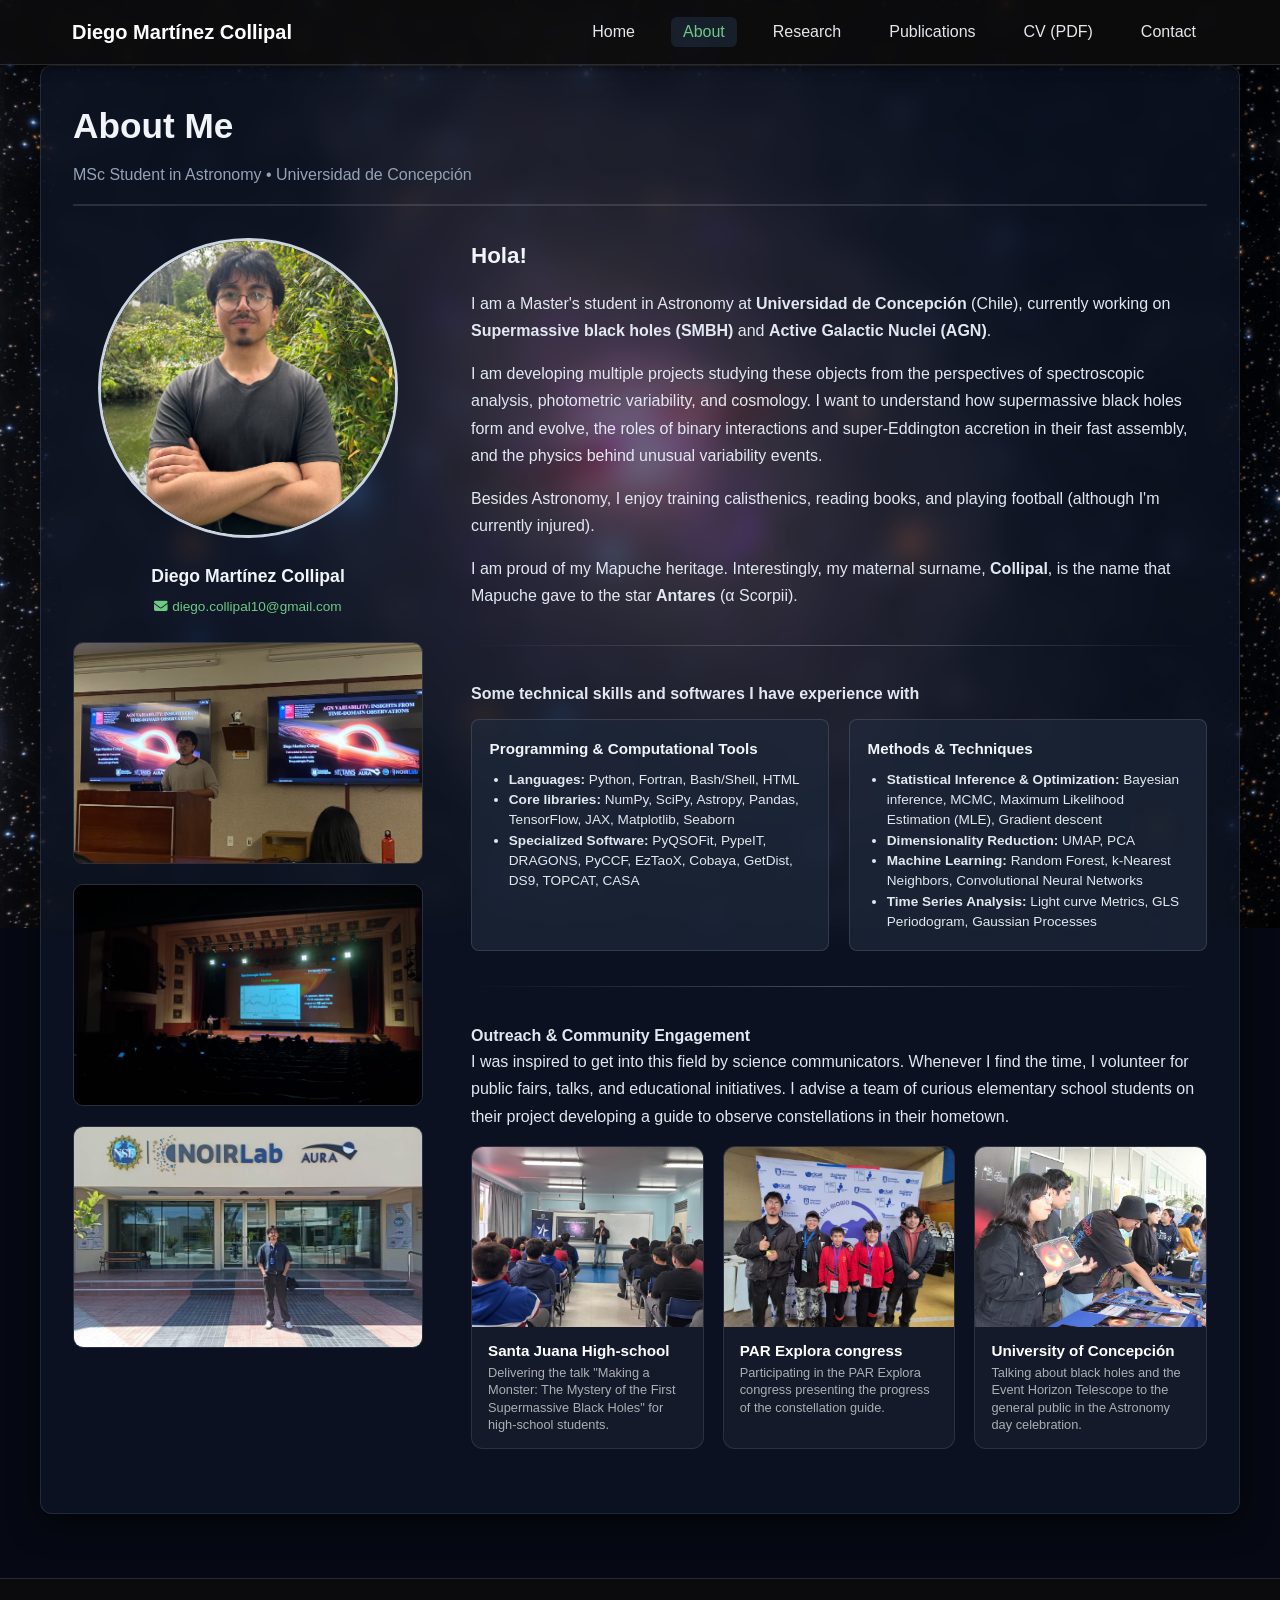
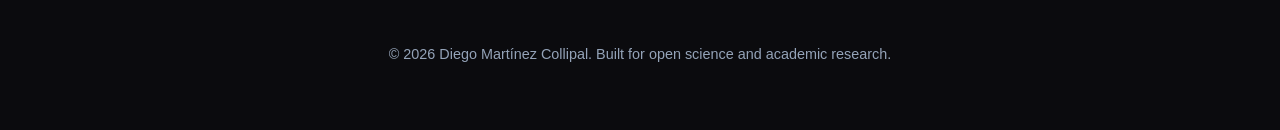
==== commit d8ee63b9: "Update about.html" ====
--- a/about.html
+++ b/about.html
@@ -66,11 +66,11 @@
                             I am a Master's student in Astronomy at <strong>Universidad de Concepción</strong> (Chile), currently working on <strong>Supermassive black holes (SMBH)</strong> and <strong>Active Galactic Nuclei (AGN)</strong>.
                         </p>
                         <p>
-                            I develop multiple projects studying these objects from the perspectives of spectroscopic analysis, photometric variability, and cosmology.
-                            I want to understand how supermassive black holes formed and evolved, the roles of binary interactions and super-Eddington accretion in their fast assembly, and the physics behind unusual variability events.   
+                            I am developing multiple projects studying these objects from the perspectives of spectroscopic analysis, photometric variability, and cosmology.
+                            I want to understand how supermassive black holes form and evolve, the roles of binary interactions and super-Eddington accretion in their fast assembly, and the physics behind unusual variability events.   
                         </p>
                         <p>
-                            Besides Astronomy, I enjoy to train calisthenics, read books, and play football (although I'm currently injured).
+                            Besides Astronomy, I enjoy training calisthenics, reading books, and playing football (although I'm currently injured).
                         </p>
                         <p>
                             I am proud of my Mapuche heritage. Interestingly, my maternal surname, <strong>Collipal</strong>, is the name that Mapuche gave to the star <strong>Antares</strong> (α Scorpii).
@@ -161,4 +161,4 @@
         </div>
     </footer>
 </body>
-</html>+</html>
